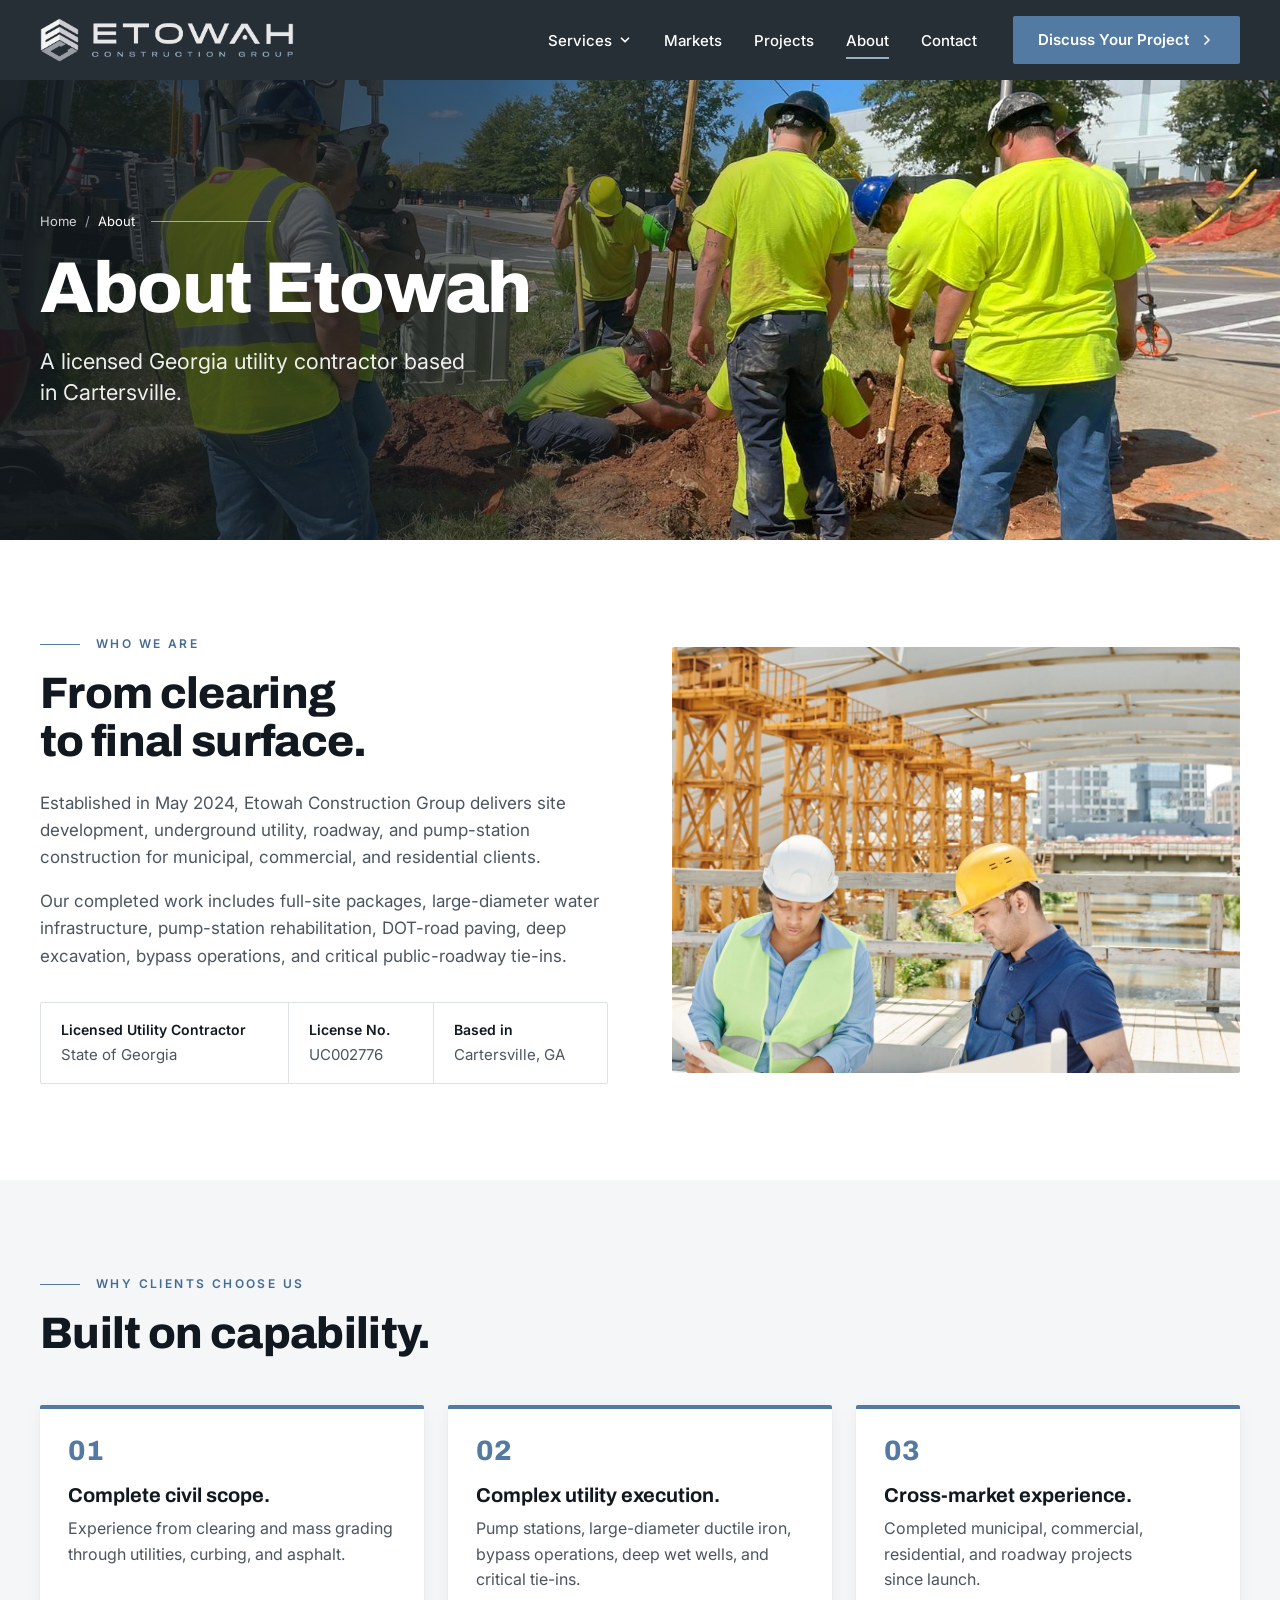
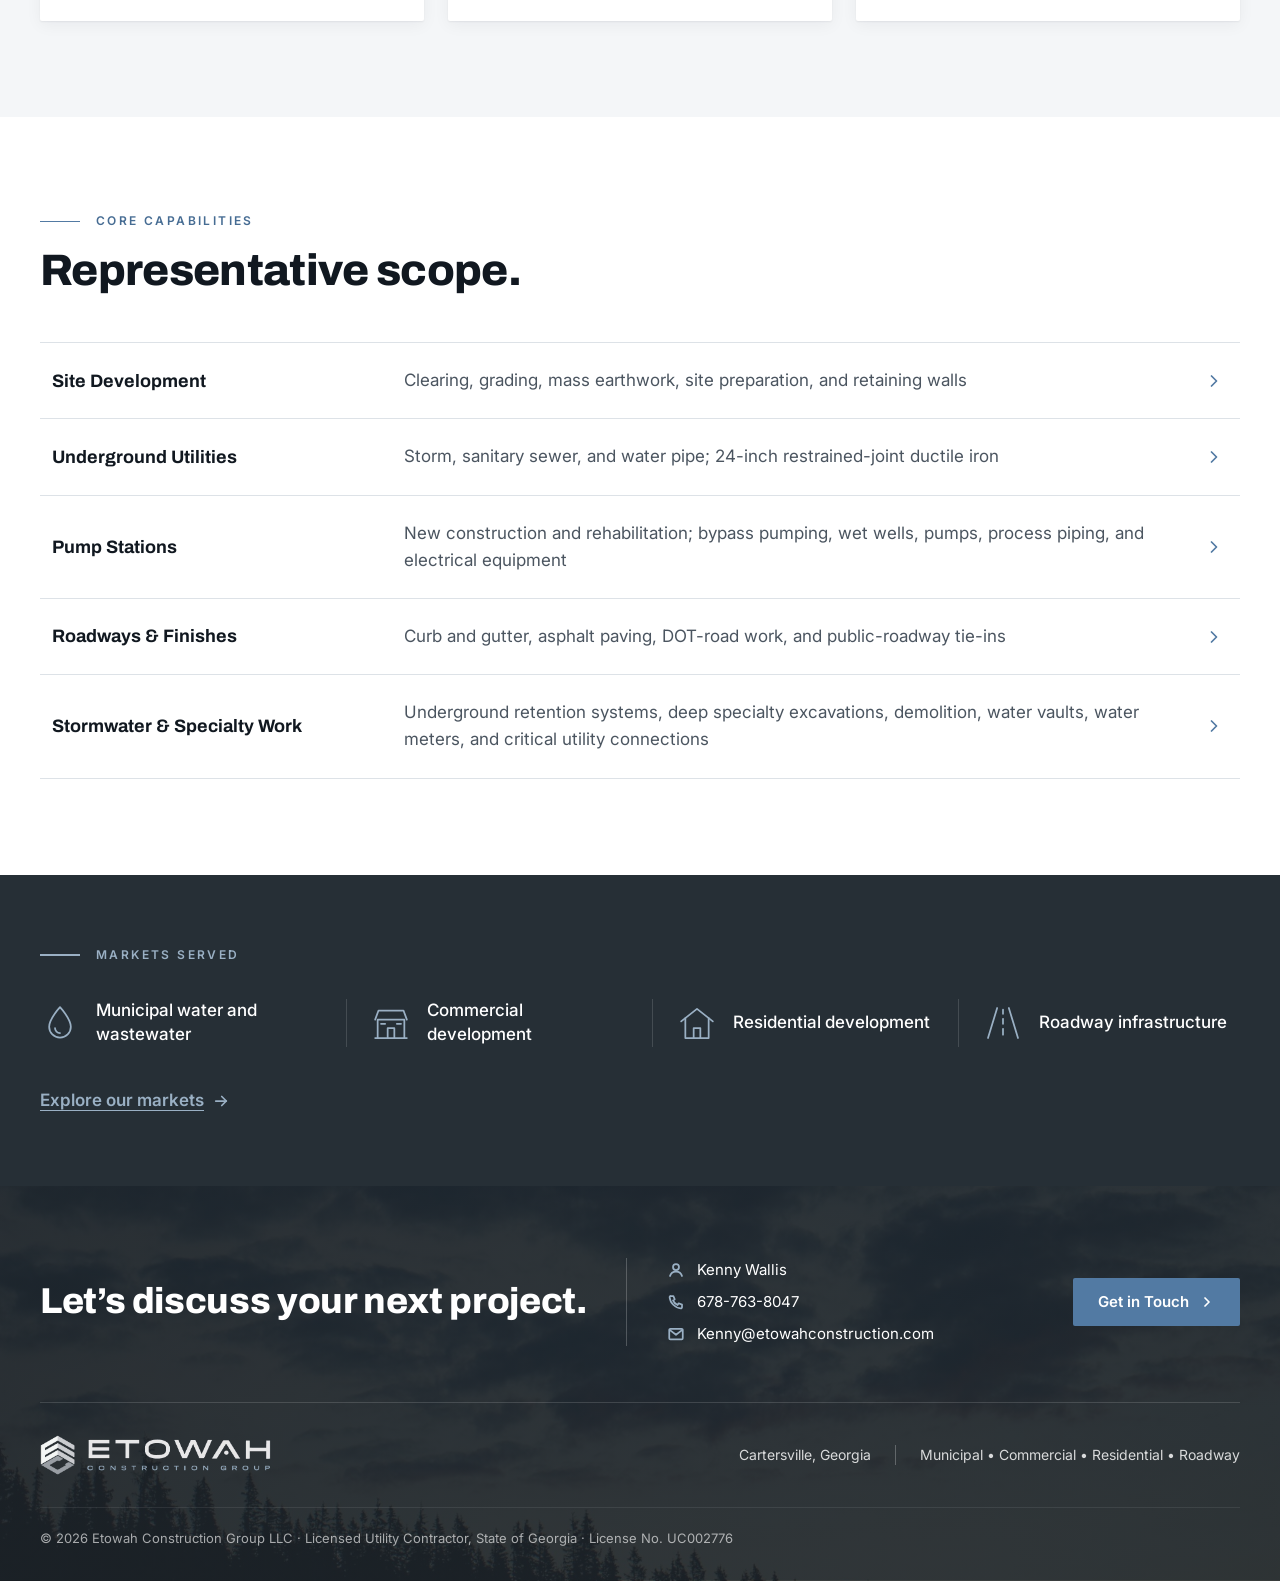
==== about.html @ 34ebee56 "Initial website" ====
<!DOCTYPE html>
<html lang="en" class="no-js">
<head>
  <meta charset="utf-8">
  <meta name="viewport" content="width=device-width, initial-scale=1">
  <title>About | Etowah Construction Group</title>
  <meta name="description" content="Etowah Construction Group is a licensed Georgia utility contractor in Cartersville delivering site development, underground utility, roadway, and pump-station construction.">
  <meta property="og:type" content="website">
  <meta property="og:site_name" content="Etowah Construction Group">
  <meta property="og:title" content="About | Etowah Construction Group">
  <meta property="og:description" content="Etowah Construction Group is a licensed Georgia utility contractor in Cartersville delivering site development, underground utility, roadway, and pump-station construction.">
  <meta property="og:image" content="assets/images/heroes/hero-about.jpg">
  <meta name="theme-color" content="#262F36">
  <link rel="icon" type="image/png" href="assets/images/logo/logo-icon.png">
  <link rel="apple-touch-icon" href="assets/images/logo/logo-icon.png">
  <link rel="preconnect" href="https://fonts.googleapis.com">
  <link rel="preconnect" href="https://fonts.gstatic.com" crossorigin>
  <link rel="stylesheet" href="https://fonts.googleapis.com/css2?family=Archivo:wght@700;800&family=Inter:wght@400;500;600&display=swap">
  <link rel="stylesheet" href="assets/css/style.css">
  <script src="assets/js/main.js" defer></script>
</head>
<body>
  <a class="skip-link" href="#main">Skip to content</a>

  <header class="site-header">
    <div class="container header-inner">
      <a class="brand" href="index.html">
        <img src="assets/images/logo/logo-horizontal.png" alt="Etowah Construction Group" width="739" height="128">
      </a>

      <button class="nav-toggle" type="button" aria-expanded="false" aria-controls="site-nav" aria-label="Open menu">
        <svg class="icon icon-menu" viewBox="0 0 24 24" fill="none" stroke="currentColor" stroke-width="1.75" stroke-linecap="round" stroke-linejoin="round" aria-hidden="true" focusable="false"><path d="M4 7h16"/><path d="M4 12h16"/><path d="M4 17h16"/></svg>
        <svg class="icon icon-close" viewBox="0 0 24 24" fill="none" stroke="currentColor" stroke-width="1.75" stroke-linecap="round" stroke-linejoin="round" aria-hidden="true" focusable="false"><path d="M6 6l12 12"/><path d="M18 6L6 18"/></svg>
      </button>

      <nav class="site-nav" id="site-nav" aria-label="Main">
        <ul class="nav-list">
          <li class="nav-item has-dropdown">
            <button class="nav-link dropdown-toggle" type="button" aria-expanded="false" aria-controls="services-menu">
              <span class="nav-label">Services</span>
              <svg class="icon" viewBox="0 0 24 24" fill="none" stroke="currentColor" stroke-width="1.75" stroke-linecap="round" stroke-linejoin="round" aria-hidden="true" focusable="false"><path d="M6 9l6 6 6-6"/></svg>
            </button>
            <ul class="dropdown" id="services-menu">
            <li><a href="site-development.html">Site Development</a></li>
            <li><a href="underground-utilities.html">Underground Utilities</a></li>
            <li><a href="pump-stations.html">Pump Stations</a></li>
            <li><a href="roadways-stormwater.html">Roadways &amp; Stormwater</a></li>
            </ul>
          </li>
          <li class="nav-item"><a class="nav-link" href="markets.html"><span class="nav-label">Markets</span></a></li>
          <li class="nav-item"><a class="nav-link" href="projects.html"><span class="nav-label">Projects</span></a></li>
          <li class="nav-item"><a class="nav-link" href="about.html" aria-current="page"><span class="nav-label">About</span></a></li>
          <li class="nav-item"><a class="nav-link" href="contact.html"><span class="nav-label">Contact</span></a></li>
        </ul>
        <a class="btn btn-primary nav-cta" href="contact.html">Discuss Your Project <svg class="icon" viewBox="0 0 24 24" fill="none" stroke="currentColor" stroke-width="1.75" stroke-linecap="round" stroke-linejoin="round" aria-hidden="true" focusable="false"><path d="M9 6l6 6-6 6"/></svg></a>
      </nav>
    </div>
  </header>

  <main id="main" tabindex="-1">
    <section class="hero">
      <img class="hero-media" src="assets/images/heroes/hero-about.jpg" alt="Utility crew in high-visibility shirts working together at a roadside excavation" width="1690" height="950" fetchpriority="high" decoding="async">
      <div class="container hero-content">
        <div class="hero-inner">
          <nav class="breadcrumb" aria-label="Breadcrumb"><ol><li><a href="index.html">Home</a></li><li aria-current="page">About</li></ol></nav>
          <h1>About Etowah</h1>
          <p class="hero-sub">A licensed Georgia utility contractor based in Cartersville.</p>
        </div>
      </div>
    </section>

    <section class="section" aria-labelledby="who-title">
      <div class="container split">
        <div class="split-text reveal">
          <p class="eyebrow">WHO WE ARE</p>
          <h2 id="who-title">From clearing to final surface.</h2>
          <p>Established in May 2024, Etowah Construction Group delivers site development, underground utility, roadway, and pump-station construction for municipal, commercial, and residential clients.</p>
          <p>Our completed work includes full-site packages, large-diameter water infrastructure, pump-station rehabilitation, DOT-road paving, deep excavation, bypass operations, and critical public-roadway tie-ins.</p>
          <dl class="credentials">
            <div><dt>Licensed Utility Contractor</dt><dd>State of Georgia</dd></div>
            <div><dt>License No.</dt><dd>UC002776</dd></div>
            <div><dt>Based in</dt><dd>Cartersville, GA</dd></div>
          </dl>
        </div>
        <div class="split-media reveal"><img src="assets/images/sections/about-team.jpg" alt="Two site supervisors in hard hats reviewing plans on a jobsite" width="1200" height="900" loading="lazy" decoding="async"></div>
      </div>
    </section>

    <section class="section section--alt" aria-labelledby="why-title">
      <div class="container">
        <div class="section-head reveal">
          <p class="eyebrow">WHY CLIENTS CHOOSE US</p>
          <h2 id="why-title">Built on capability.</h2>
        </div>
        <div class="card-grid card-grid--3" data-stagger>
          <div class="cap-card">
            <span class="why-num">01</span>
            <h3>Complete civil scope.</h3>
            <p>Experience from clearing and mass grading through utilities, curbing, and asphalt.</p>
          </div>
          <div class="cap-card">
            <span class="why-num">02</span>
            <h3>Complex utility execution.</h3>
            <p>Pump stations, large-diameter ductile iron, bypass operations, deep wet wells, and critical tie-ins.</p>
          </div>
          <div class="cap-card">
            <span class="why-num">03</span>
            <h3>Cross-market experience.</h3>
            <p>Completed municipal, commercial, residential, and roadway projects since launch.</p>
          </div>
        </div>
      </div>
    </section>

    <section class="section" aria-labelledby="core-title">
      <div class="container">
        <div class="section-head reveal">
          <p class="eyebrow">CORE CAPABILITIES</p>
          <h2 id="core-title">Representative scope.</h2>
        </div>
        <ul class="spec-list reveal">
          <li>
            <a class="spec-row" href="site-development.html">
              <h3 class="spec-name">Site Development</h3>
              <span class="spec-scope">Clearing, grading, mass earthwork, site preparation, and retaining walls</span>
              <svg class="icon" viewBox="0 0 24 24" fill="none" stroke="currentColor" stroke-width="1.75" stroke-linecap="round" stroke-linejoin="round" aria-hidden="true" focusable="false"><path d="M9 6l6 6-6 6"/></svg>
            </a>
          </li>
          <li>
            <a class="spec-row" href="underground-utilities.html">
              <h3 class="spec-name">Underground Utilities</h3>
              <span class="spec-scope">Storm, sanitary sewer, and water pipe; 24-inch restrained-joint ductile iron</span>
              <svg class="icon" viewBox="0 0 24 24" fill="none" stroke="currentColor" stroke-width="1.75" stroke-linecap="round" stroke-linejoin="round" aria-hidden="true" focusable="false"><path d="M9 6l6 6-6 6"/></svg>
            </a>
          </li>
          <li>
            <a class="spec-row" href="pump-stations.html">
              <h3 class="spec-name">Pump Stations</h3>
              <span class="spec-scope">New construction and rehabilitation; bypass pumping, wet wells, pumps, process piping, and electrical equipment</span>
              <svg class="icon" viewBox="0 0 24 24" fill="none" stroke="currentColor" stroke-width="1.75" stroke-linecap="round" stroke-linejoin="round" aria-hidden="true" focusable="false"><path d="M9 6l6 6-6 6"/></svg>
            </a>
          </li>
          <li>
            <a class="spec-row" href="roadways-stormwater.html">
              <h3 class="spec-name">Roadways &amp; Finishes</h3>
              <span class="spec-scope">Curb and gutter, asphalt paving, DOT-road work, and public-roadway tie-ins</span>
              <svg class="icon" viewBox="0 0 24 24" fill="none" stroke="currentColor" stroke-width="1.75" stroke-linecap="round" stroke-linejoin="round" aria-hidden="true" focusable="false"><path d="M9 6l6 6-6 6"/></svg>
            </a>
          </li>
          <li>
            <a class="spec-row" href="roadways-stormwater.html">
              <h3 class="spec-name">Stormwater &amp; Specialty Work</h3>
              <span class="spec-scope">Underground retention systems, deep specialty excavations, demolition, water vaults, water meters, and critical utility connections</span>
              <svg class="icon" viewBox="0 0 24 24" fill="none" stroke="currentColor" stroke-width="1.75" stroke-linecap="round" stroke-linejoin="round" aria-hidden="true" focusable="false"><path d="M9 6l6 6-6 6"/></svg>
            </a>
          </li>
        </ul>
      </div>
    </section>

    <section class="markets on-dark" aria-labelledby="markets-title">
      <div class="container">
        <h2 class="eyebrow eyebrow--dark" id="markets-title">MARKETS SERVED</h2>
        <ul class="markets-list" data-stagger>
          <li><a class="market-link" href="markets.html#municipal"><svg class="icon" viewBox="0 0 48 48" fill="none" stroke="currentColor" stroke-width="1.75" stroke-linecap="round" stroke-linejoin="round" aria-hidden="true" focusable="false"><path d="M24 5S11 19 11 28.5a13 13 0 0 0 26 0C37 19 24 5 24 5z"/><path d="M18 30a6 6 0 0 0 6 6"/></svg><span>Municipal water and wastewater</span></a></li>
          <li><a class="market-link" href="markets.html#commercial"><svg class="icon" viewBox="0 0 48 48" fill="none" stroke="currentColor" stroke-width="1.75" stroke-linecap="round" stroke-linejoin="round" aria-hidden="true" focusable="false"><path d="M5 42h38"/><path d="M8 42V20h32v22"/><path d="M5 20l4-11h30l4 11"/><path d="M20 42V30h8v12"/><path d="M12 25h5"/><path d="M31 25h5"/></svg><span>Commercial development</span></a></li>
          <li><a class="market-link" href="markets.html#residential"><svg class="icon" viewBox="0 0 48 48" fill="none" stroke="currentColor" stroke-width="1.75" stroke-linecap="round" stroke-linejoin="round" aria-hidden="true" focusable="false"><path d="M5 22L24 7l19 15"/><path d="M10 18v24h28V18"/><path d="M20 42V30h8v12"/></svg><span>Residential development</span></a></li>
          <li><a class="market-link" href="markets.html#roadway"><svg class="icon" viewBox="0 0 48 48" fill="none" stroke="currentColor" stroke-width="1.75" stroke-linecap="round" stroke-linejoin="round" aria-hidden="true" focusable="false"><path d="M17 6L6 42"/><path d="M31 6l11 36"/><path d="M24 8v5"/><path d="M24 19v6"/><path d="M24 31v7"/></svg><span>Roadway infrastructure</span></a></li>
        </ul>
        <p class="markets-more"><a class="text-link text-link--light" href="markets.html">Explore our markets <svg class="icon" viewBox="0 0 24 24" fill="none" stroke="currentColor" stroke-width="1.75" stroke-linecap="round" stroke-linejoin="round" aria-hidden="true" focusable="false"><path d="M5 12h14"/><path d="M13 6l6 6-6 6"/></svg></a></p>
      </div>
    </section>
  </main>

  <footer class="site-footer">
    <div class="container">
      <div class="cta-row">
        <h2 class="cta-title">Let’s discuss your next project.</h2>
        <span class="cta-divider" aria-hidden="true"></span>
        <ul class="cta-contact">
          <li><svg class="icon" viewBox="0 0 24 24" fill="none" stroke="currentColor" stroke-width="1.75" stroke-linecap="round" stroke-linejoin="round" aria-hidden="true" focusable="false"><circle cx="12" cy="8" r="4"/><path d="M4 20c1-4 4-6 8-6s7 2 8 6"/></svg><span>Kenny Wallis</span></li>
          <li><svg class="icon" viewBox="0 0 24 24" fill="none" stroke="currentColor" stroke-width="1.75" stroke-linecap="round" stroke-linejoin="round" aria-hidden="true" focusable="false"><path d="M5 4h3.5l1.8 4.5-2.3 1.4a11 11 0 0 0 6.1 6.1l1.4-2.3L20 15.5V19a1.5 1.5 0 0 1-1.6 1.5C10.9 20 4 13.1 3.5 5.6A1.5 1.5 0 0 1 5 4z"/></svg><a href="tel:+16787638047">678-763-8047</a></li>
          <li><svg class="icon" viewBox="0 0 24 24" fill="none" stroke="currentColor" stroke-width="1.75" stroke-linecap="round" stroke-linejoin="round" aria-hidden="true" focusable="false"><rect x="3" y="5" width="18" height="14" rx="1.5"/><path d="M3.5 6.5L12 13l8.5-6.5"/></svg><a href="mailto:Kenny@etowahconstruction.com">Kenny@etowahconstruction.com</a></li>
        </ul>
        <a class="btn btn-primary" href="contact.html">Get in Touch <svg class="icon" viewBox="0 0 24 24" fill="none" stroke="currentColor" stroke-width="1.75" stroke-linecap="round" stroke-linejoin="round" aria-hidden="true" focusable="false"><path d="M9 6l6 6-6 6"/></svg></a>
      </div>

      <div class="footer-row">
        <a class="footer-brand" href="index.html">
          <img src="assets/images/logo/logo-horizontal.png" alt="Etowah Construction Group" width="739" height="128" loading="lazy" decoding="async">
        </a>
        <p class="footer-meta">
          <span>Cartersville, Georgia</span>
          <span class="footer-sep" aria-hidden="true"></span>
          <span>Municipal • Commercial • Residential • Roadway</span>
        </p>
      </div>

      <p class="footer-legal">© 2026 Etowah Construction Group LLC · Licensed Utility Contractor, State of Georgia · License No. UC002776</p>
    </div>
  </footer>
</body>
</html>
---- assets/css/style.css ----
/* ==========================================================================
   Etowah Construction Group — shared stylesheet
   ========================================================================== */

:root {
  --dark-900: #1E252B;  /* footer */
  --dark-800: #262F36;  /* header, stats bar, dark panels, contact card */
  --dark-700: #2F383F;  /* logo background tone, hovers on dark */
  --steel-600: #527AA3; /* primary buttons, eyebrow lines, card top borders */
  --steel-700: #466C93; /* button hover; small steel text on light backgrounds (AA) */
  --steel-300: #9AB0C4; /* accent text and icons on dark backgrounds */
  --ink: #111820;       /* headings */
  --body: #4B5560;      /* body text */
  --muted: #6B7580;     /* small meta text */
  --line: #DDE2E7;      /* borders, dividers */
  --bg-alt: #F4F6F8;    /* alternating light section background */
  --white: #FFFFFF;

  --on-dark: rgba(255, 255, 255, 0.82);
  --on-dark-soft: #C5CED7;
  --field-border: #8A949E;
  --error: #B42318;

  --font-head: "Archivo", "Helvetica Neue", Arial, sans-serif;
  --font-body: "Inter", system-ui, -apple-system, "Segoe UI", Roboto, Arial, sans-serif;

  --container: 1200px;
  --gutter: 24px;
  --section-y: 96px;
  --header-h: 80px;
  --radius: 2px;
  --shadow: 0 1px 2px rgba(17, 24, 32, .06), 0 4px 16px rgba(17, 24, 32, .05);
  --shadow-lg: 0 2px 4px rgba(17, 24, 32, .06), 0 14px 32px rgba(17, 24, 32, .10);
}

@media (max-width: 959.98px) {
  :root { --header-h: 64px; }
}
@media (max-width: 767.98px) {
  :root { --section-y: 64px; }
}
@media (max-width: 639.98px) {
  :root { --gutter: 16px; }
}

/* Base
   ========================================================================== */

*,
*::before,
*::after { box-sizing: border-box; }

html {
  -webkit-text-size-adjust: 100%;
  scroll-behavior: smooth;
}

body {
  margin: 0;
  overflow-x: clip;
  background: var(--white);
  color: var(--body);
  font-family: var(--font-body);
  font-size: 1.0625rem;
  line-height: 1.6;
  -webkit-font-smoothing: antialiased;
  -moz-osx-font-smoothing: grayscale;
}

body.menu-open { overflow: hidden; }

img,
svg { display: block; max-width: 100%; }
img { height: auto; }

h1, h2, h3 {
  margin: 0;
  color: var(--ink);
  font-family: var(--font-head);
  text-wrap: balance;
}

h2 {
  font-size: clamp(2rem, 3.6vw, 2.75rem);
  font-weight: 800;
  line-height: 1.1;
  letter-spacing: -0.015em;
}

h3 {
  font-size: 1.25rem;
  font-weight: 700;
  line-height: 1.25;
}

p {
  margin: 0 0 1em;
  text-wrap: pretty;
}

a { color: inherit; }

button,
input,
select,
textarea { font: inherit; }

:focus-visible {
  outline: 2px solid var(--steel-600);
  outline-offset: 3px;
}

.site-header :focus-visible,
.site-footer :focus-visible,
.hero :focus-visible,
.on-dark :focus-visible {
  outline-color: var(--steel-300);
}

.icon {
  flex: none;
  width: 24px;
  height: 24px;
}
.icon * { vector-effect: non-scaling-stroke; }

.visually-hidden {
  position: absolute !important;
  width: 1px;
  height: 1px;
  margin: -1px;
  padding: 0;
  overflow: hidden;
  clip: rect(0 0 0 0);
  white-space: nowrap;
  border: 0;
}

.skip-link {
  position: absolute;
  top: 8px;
  left: 8px;
  z-index: 200;
  padding: 12px 18px;
  background: var(--white);
  color: var(--ink);
  font-weight: 600;
  text-decoration: none;
  border-radius: var(--radius);
  transform: translateY(-160%);
  transition: transform .2s ease;
}
.skip-link:focus { transform: none; }

main:focus { outline: none; }

/* Layout
   ========================================================================== */

.container {
  width: min(100% - 2 * var(--gutter), var(--container));
  margin-inline: auto;
}

.section { padding-block: var(--section-y); }
.section--alt { background: var(--bg-alt); }

.section-head { margin-bottom: 48px; }

/* Eyebrow + meta
   ========================================================================== */

.eyebrow {
  display: flex;
  align-items: center;
  gap: 16px;
  margin: 0 0 16px;
  color: var(--steel-700);
  font-family: var(--font-body);
  font-size: 0.75rem;
  font-weight: 600;
  line-height: 1.4;
  letter-spacing: 0.2em;
  text-transform: uppercase;
}
.eyebrow::before {
  content: "";
  flex: none;
  width: 40px;
  height: 1.5px;
  background: var(--steel-600);
}
.eyebrow--dark { color: var(--steel-300); }
.eyebrow--dark::before { background: var(--steel-300); }

.meta {
  margin: 0 0 8px;
  color: var(--steel-700);
  font-size: 0.75rem;
  font-weight: 600;
  line-height: 1.4;
  letter-spacing: 0.16em;
  text-transform: uppercase;
}

/* Buttons + links
   ========================================================================== */

.btn {
  display: inline-flex;
  align-items: center;
  justify-content: center;
  gap: 10px;
  padding: 14px 24px;
  border: 1.5px solid transparent;
  border-radius: var(--radius);
  font-family: var(--font-body);
  font-size: 0.9375rem;
  font-weight: 600;
  line-height: 1.2;
  text-decoration: none;
  white-space: nowrap;
  cursor: pointer;
  transition: background-color .2s ease, color .2s ease, border-color .2s ease;
}
.btn .icon {
  width: 16px;
  height: 16px;
  transition: transform .2s ease;
}
.btn:hover .icon { transform: translateX(3px); }

.btn-primary {
  background: var(--steel-600);
  color: var(--white);
}
.btn-primary:hover { background: var(--steel-700); }

.btn-secondary {
  background: transparent;
  border-color: var(--white);
  color: var(--white);
}
.btn-secondary:hover {
  background: var(--white);
  color: var(--ink);
}

.text-link {
  display: inline-flex;
  align-items: center;
  gap: 8px;
  color: var(--steel-700);
  font-weight: 600;
  text-decoration: underline;
  text-decoration-thickness: 1px;
  text-underline-offset: 4px;
}
.text-link .icon {
  width: 18px;
  height: 18px;
  transition: transform .2s ease;
}
.text-link:hover { color: var(--ink); }
.text-link:hover .icon { transform: translateX(3px); }

/* Header
   ========================================================================== */

.site-header {
  position: sticky;
  top: 0;
  z-index: 100;
  background: var(--dark-800);
  transition: box-shadow .25s ease;
}
.site-header.is-scrolled { box-shadow: 0 2px 16px rgba(0, 0, 0, .28); }

.header-inner {
  display: flex;
  align-items: center;
  justify-content: space-between;
  gap: 24px;
  height: var(--header-h);
}

.brand { flex: none; }
.brand img {
  width: auto;
  height: 44px;
}

.nav-toggle { display: none; }

.site-nav {
  display: flex;
  align-items: center;
  gap: 36px;
}

.nav-list {
  display: flex;
  align-items: center;
  gap: 32px;
  margin: 0;
  padding: 0;
  list-style: none;
}

.nav-link {
  display: inline-flex;
  align-items: center;
  gap: 6px;
  padding: 8px 0;
  background: none;
  border: 0;
  color: var(--white);
  font-size: 0.9375rem;
  font-weight: 500;
  line-height: 1.4;
  text-decoration: none;
  white-space: nowrap;
  cursor: pointer;
}

.nav-label { position: relative; }
.nav-label::after {
  content: "";
  position: absolute;
  left: 0;
  right: 0;
  bottom: -8px;
  height: 2px;
  background: var(--steel-300);
  transform: scaleX(0);
  transform-origin: left;
  transition: transform .2s ease;
}
.nav-link:hover .nav-label::after,
.nav-link[aria-current="page"] .nav-label::after,
.nav-link.is-active .nav-label::after { transform: scaleX(1); }

.dropdown-toggle .icon {
  width: 14px;
  height: 14px;
  transition: transform .2s ease;
}
.has-dropdown.is-open .dropdown-toggle .icon { transform: rotate(180deg); }

.has-dropdown { position: relative; }

.dropdown {
  position: absolute;
  top: calc(100% + 22px);
  left: -24px;
  min-width: 270px;
  margin: 0;
  padding: 8px 0;
  list-style: none;
  background: var(--dark-800);
  border: 1px solid rgba(255, 255, 255, .08);
  border-top: 2px solid var(--steel-600);
  border-radius: 0 0 var(--radius) var(--radius);
  box-shadow: 0 16px 32px rgba(0, 0, 0, .3);
  opacity: 0;
  visibility: hidden;
  transform: translateY(6px);
  transition: opacity .18s ease, transform .18s ease, visibility 0s linear .18s;
}
/* Bridges the gap between the button and the panel so hover is not lost. */
.dropdown::before {
  content: "";
  position: absolute;
  left: 0;
  right: 0;
  top: -26px;
  height: 26px;
}
.has-dropdown.is-open .dropdown,
.no-js .has-dropdown:hover .dropdown,
.no-js .has-dropdown:focus-within .dropdown {
  opacity: 1;
  visibility: visible;
  transform: none;
  transition: opacity .18s ease, transform .18s ease;
}

.dropdown a {
  display: block;
  padding: 12px 24px;
  color: var(--white);
  font-size: 0.9375rem;
  text-decoration: none;
  border-left: 2px solid transparent;
  transition: background-color .15s ease, color .15s ease;
}
.dropdown a:hover { background: var(--dark-700); }
.dropdown a[aria-current="page"] {
  color: var(--steel-300);
  border-left-color: var(--steel-300);
}

@media (max-width: 1079.98px) {
  .brand img { height: 40px; }
  .site-nav { gap: 20px; }
  .nav-list { gap: 18px; }
}

@media (max-width: 959.98px) {
  .brand img { height: 36px; }

  .nav-toggle {
    display: inline-flex;
    align-items: center;
    justify-content: center;
    width: 44px;
    height: 44px;
    margin-right: -10px;
    padding: 0;
    background: none;
    border: 0;
    color: var(--white);
    cursor: pointer;
  }
  .nav-toggle .icon { width: 26px; height: 26px; }
  .nav-toggle .icon-close { display: none; }
  .nav-toggle[aria-expanded="true"] .icon-menu { display: none; }
  .nav-toggle[aria-expanded="true"] .icon-close { display: block; }

  .site-nav {
    position: fixed;
    top: var(--header-h);
    right: 0;
    bottom: 0;
    left: 0;
    flex-direction: column;
    align-items: stretch;
    justify-content: space-between;
    gap: 32px;
    padding: 8px var(--gutter) 32px;
    overflow-y: auto;
    background: var(--dark-800);
    border-top: 1px solid rgba(255, 255, 255, .1);
    opacity: 0;
    visibility: hidden;
    transform: translateY(-8px);
    transition: opacity .2s ease, transform .2s ease, visibility 0s linear .2s;
  }
  .site-header.menu-is-open .site-nav {
    opacity: 1;
    visibility: visible;
    transform: none;
    transition: opacity .2s ease, transform .2s ease;
  }

  .nav-list {
    flex-direction: column;
    align-items: stretch;
    gap: 0;
  }
  .nav-item { border-bottom: 1px solid rgba(255, 255, 255, .12); }

  .nav-link {
    justify-content: space-between;
    width: 100%;
    padding: 18px 0;
    font-size: 1.125rem;
  }
  .nav-link:hover .nav-label::after { transform: scaleX(0); }
  .nav-link[aria-current="page"] .nav-label::after,
  .nav-link.is-active .nav-label::after { transform: scaleX(1); }
  .nav-label::after { bottom: -6px; }

  .dropdown-toggle .icon { width: 18px; height: 18px; }

  .dropdown {
    position: static;
    display: none;
    min-width: 0;
    padding: 0 0 12px;
    background: transparent;
    border: 0;
    box-shadow: none;
    opacity: 1;
    visibility: visible;
    transform: none;
    transition: none;
  }
  .dropdown::before { display: none; }
  .has-dropdown.is-open .dropdown { display: block; }
  .dropdown a {
    padding: 12px 16px;
    color: var(--on-dark);
    font-size: 1rem;
  }

  .nav-cta { width: 100%; }
}

/* Hero
   ========================================================================== */

.hero {
  position: relative;
  isolation: isolate;
  display: flex;
  align-items: center;
  min-height: 460px;
  overflow: hidden;
  background: var(--dark-800);
  color: var(--white);
}
.hero--home { min-height: 620px; }
.hero--short { min-height: 380px; }

.hero-media {
  position: absolute;
  inset: 0;
  z-index: -2;
  width: 100%;
  height: 100%;
  object-fit: cover;
}

.hero::before {
  content: "";
  position: absolute;
  inset: 0;
  z-index: -1;
  background: linear-gradient(90deg, rgba(20, 26, 31, .85) 0%, rgba(20, 26, 31, .62) 38%, rgba(20, 26, 31, 0) 65%);
}

.hero-content {
  padding-block: 72px;
}
.hero-inner { max-width: 660px; }

.hero h1 {
  color: var(--white);
  font-size: clamp(2.75rem, 6vw, 4.5rem);
  font-weight: 800;
  line-height: 1.02;
  letter-spacing: -0.02em;
}

.hero-eyebrow {
  display: flex;
  align-items: center;
  gap: 16px;
  margin: 0 0 20px;
  color: var(--white);
  font-size: 0.75rem;
  font-weight: 600;
  letter-spacing: 0.2em;
  text-transform: uppercase;
}
.hero-eyebrow::after {
  content: "";
  flex: none;
  width: 92px;
  height: 1.5px;
  background: var(--steel-300);
}

.hero-sub {
  max-width: 34rem;
  margin: 20px 0 0;
  color: rgba(255, 255, 255, .92);
  font-size: clamp(1.25rem, 1.7vw, 1.375rem);
  line-height: 1.45;
}

.hero-actions {
  display: flex;
  flex-wrap: wrap;
  gap: 16px;
  margin-top: 32px;
}

.breadcrumb ol {
  display: flex;
  flex-wrap: wrap;
  align-items: center;
  gap: 8px;
  margin: 0 0 20px;
  padding: 0;
  list-style: none;
  color: var(--white);
  font-size: 0.8125rem;
}
.breadcrumb li + li::before {
  content: "/";
  margin-right: 8px;
  color: rgba(255, 255, 255, .6);
}
.breadcrumb ol::after {
  content: "";
  width: 120px;
  height: 1px;
  margin-left: 8px;
  background: rgba(255, 255, 255, .55);
}
.breadcrumb a {
  color: rgba(255, 255, 255, .8);
  text-decoration: none;
}
.breadcrumb a:hover {
  color: var(--white);
  text-decoration: underline;
}

@media (max-width: 767.98px) {
  .hero,
  .hero--home { min-height: 520px; }
  .hero--short { min-height: 340px; }
  .hero::before {
    background: linear-gradient(90deg, rgba(20, 26, 31, .86) 0%, rgba(20, 26, 31, .62) 100%);
  }
  .hero-content { padding-block: 56px; }
}

/* Stats bar
   ========================================================================== */

.stats {
  background: var(--dark-800);
  color: var(--white);
}

.stats-list {
  display: grid;
  grid-template-columns: repeat(4, 1fr);
  margin: 0;
  padding: 0;
  list-style: none;
}

.stat {
  position: relative;
  display: flex;
  align-items: center;
  justify-content: center;
  gap: 18px;
  padding: 30px 20px;
}
.stat + .stat::before {
  content: "";
  position: absolute;
  top: 26px;
  bottom: 26px;
  left: 0;
  width: 1px;
  background: rgba(255, 255, 255, .16);
}
.stat .icon {
  width: 40px;
  height: 40px;
  color: var(--steel-300);
}
.stat-label {
  display: block;
  color: var(--on-dark-soft);
  font-size: 0.8125rem;
  line-height: 1.4;
}
.stat-value {
  display: block;
  color: var(--white);
  font-family: var(--font-head);
  font-size: 1.375rem;
  font-weight: 700;
  line-height: 1.25;
}

@media (max-width: 959.98px) {
  .stats-list { grid-template-columns: repeat(2, 1fr); }
  .stat { justify-content: flex-start; padding: 24px 20px; }
  .stat + .stat::before { display: none; }
  .stat:nth-child(2n)::before {
    content: "";
    display: block;
    position: absolute;
    top: 20px;
    bottom: 20px;
    left: 0;
    width: 1px;
    background: rgba(255, 255, 255, .16);
  }
  .stat:nth-child(n + 3) { border-top: 1px solid rgba(255, 255, 255, .12); }
}

@media (max-width: 559.98px) {
  .stats-list { grid-template-columns: 1fr; }
  .stat { padding: 20px 0; }
  .stat:nth-child(2n)::before { display: none; }
  .stat + .stat { border-top: 1px solid rgba(255, 255, 255, .12); }
}

/* Cards
   ========================================================================== */

.card-grid {
  display: grid;
  grid-template-columns: repeat(4, 1fr);
  gap: 24px;
}
.card-grid--3 { grid-template-columns: repeat(3, 1fr); }

.cap-card {
  display: flex;
  flex-direction: column;
  padding: 28px;
  background: var(--white);
  border-top: 4px solid var(--steel-600);
  border-radius: var(--radius);
  box-shadow: var(--shadow);
  color: inherit;
  text-decoration: none;
  transition: transform .25s ease, box-shadow .25s ease;
}
a.cap-card:hover {
  transform: translateY(-4px);
  box-shadow: var(--shadow-lg);
}
.cap-card .icon {
  width: 48px;
  height: 48px;
  margin-bottom: 20px;
  color: var(--ink);
}
.cap-card h3 { margin-bottom: 8px; }
.cap-card p {
  margin: 0;
  font-size: 1rem;
}

.why-num {
  display: block;
  margin-bottom: 18px;
  color: var(--steel-600);
  font-family: var(--font-head);
  font-size: 1.75rem;
  font-weight: 800;
  line-height: 1;
}

@media (max-width: 1023.98px) {
  .card-grid { grid-template-columns: repeat(2, 1fr); }
  .card-grid--3 { grid-template-columns: repeat(3, 1fr); }
  .cap-card { padding: 24px; }
}
@media (max-width: 767.98px) {
  .card-grid--3 { grid-template-columns: 1fr; }
}
@media (max-width: 639.98px) {
  .card-grid { grid-template-columns: 1fr; }
}

/* Projects
   ========================================================================== */

.project-grid {
  display: grid;
  grid-template-columns: repeat(2, 1fr);
  gap: 32px 24px;
}
.project-grid--3 { grid-template-columns: repeat(3, 1fr); }

.project-card {
  display: flex;
  flex-direction: column;
  overflow: hidden;
  background: var(--white);
  border: 1px solid var(--line);
  border-radius: var(--radius);
  color: inherit;
  text-decoration: none;
  scroll-margin-top: 100px;
}
.project-card--plain {
  background: transparent;
  border: 0;
  border-radius: 0;
}

.project-media {
  aspect-ratio: 3 / 2;
  overflow: hidden;
  background: var(--line);
}
.project-card--plain .project-media { border-radius: var(--radius); }
.project-media img {
  width: 100%;
  height: 100%;
  object-fit: cover;
  transition: transform .5s ease;
}
.project-card:hover .project-media img { transform: scale(1.04); }

.project-body {
  display: flex;
  flex: 1;
  flex-direction: column;
  padding: 20px 24px 24px;
}
.project-card--plain .project-body { padding: 18px 0 0; }
.project-card--large .project-body { padding: 28px 32px 32px; }

.project-body h3 { margin-bottom: 8px; }
.project-card--large h3 { font-size: 1.5rem; }
.project-body p:not(.meta) {
  margin: 0;
  font-size: 0.9375rem;
}
.project-card--large .project-body p:not(.meta) { font-size: 1rem; }

.tag {
  display: inline-flex;
  align-items: center;
  align-self: flex-start;
  gap: 6px;
  margin-top: 18px;
  padding: 7px 12px;
  border: 1px solid var(--line);
  border-radius: var(--radius);
  color: var(--steel-700);
  font-size: 0.8125rem;
  font-weight: 600;
  line-height: 1.2;
  text-decoration: none;
  transition: border-color .2s ease, background-color .2s ease;
}
.tag .icon {
  width: 14px;
  height: 14px;
  transition: transform .2s ease;
}
.tag:hover {
  background: var(--bg-alt);
  border-color: var(--steel-600);
}
.tag:hover .icon { transform: translateX(2px); }

.project-banner {
  display: grid;
  grid-template-columns: 65% 1fr;
  margin-top: 32px;
  overflow: hidden;
  background: var(--bg-alt);
  border-radius: var(--radius);
  color: inherit;
  text-decoration: none;
}
.banner-media {
  height: 220px;
  overflow: hidden;
}
.banner-media img {
  width: 100%;
  height: 100%;
  object-fit: cover;
  transition: transform .5s ease;
}
.project-banner:hover .banner-media img { transform: scale(1.04); }
.banner-body {
  display: grid;
  grid-template-columns: 1fr auto;
  align-items: center;
  gap: 16px;
  padding: 28px 36px;
}
.banner-body .meta { margin-bottom: 10px; }
.banner-body h3 { font-size: 1.375rem; }
.banner-body .icon {
  width: 28px;
  height: 28px;
  color: var(--steel-600);
  transition: transform .2s ease;
}
.project-banner:hover .banner-body .icon { transform: translateX(4px); }

@media (max-width: 1023.98px) {
  .project-grid--3 { grid-template-columns: repeat(2, 1fr); }
}
@media (max-width: 767.98px) {
  .project-grid { grid-template-columns: 1fr; }
  .project-banner { grid-template-columns: 1fr; }
  .banner-media {
    height: auto;
    aspect-ratio: 3 / 2;
  }
  .banner-body { padding: 24px; }
  .project-card--large .project-body { padding: 24px; }
}
@media (max-width: 639.98px) {
  .project-grid--3 { grid-template-columns: 1fr; }
}

/* Service page: intro + dark scope panel
   ========================================================================== */

.intro-grid {
  display: grid;
  grid-template-columns: minmax(0, 1fr) minmax(0, 1.08fr);
  align-items: center;
  gap: 64px;
}
.intro-text p:not(.eyebrow) {
  margin: 24px 0 0;
  font-size: 1.125rem;
}

.scope-panel {
  margin: 0;
  padding: 8px 32px;
  list-style: none;
  background: var(--dark-800);
  border-radius: var(--radius);
  color: var(--white);
}
.scope-row {
  display: grid;
  grid-template-columns: 44px minmax(0, 150px) 1px minmax(0, 1fr);
  align-items: center;
  gap: 20px;
  padding: 24px 0;
}
.scope-row + .scope-row { border-top: 1px solid rgba(255, 255, 255, .12); }
.scope-row .icon {
  width: 44px;
  height: 44px;
  color: var(--steel-300);
}
.scope-row h3 {
  color: var(--white);
  font-family: var(--font-body);
  font-size: 1rem;
  font-weight: 600;
  line-height: 1.3;
}
.scope-row .vline {
  width: 1px;
  height: 36px;
  background: rgba(255, 255, 255, .22);
}
.scope-row p {
  margin: 0;
  color: var(--on-dark-soft);
  font-size: 0.875rem;
  line-height: 1.5;
}

@media (max-width: 959.98px) {
  .intro-grid {
    grid-template-columns: 1fr;
    gap: 40px;
  }
}
@media (max-width: 639.98px) {
  .scope-panel { padding: 4px 20px; }
  .scope-row {
    grid-template-columns: 40px minmax(0, 1fr);
    align-items: start;
    gap: 4px 16px;
    padding: 20px 0;
  }
  .scope-row .icon {
    grid-row: span 2;
    width: 40px;
    height: 40px;
  }
  .scope-row .vline { display: none; }
  .scope-row p { grid-column: 2; }
}

/* Service page: proof
   ========================================================================== */

.proof {
  display: grid;
  grid-template-columns: 55% 1fr;
  background: var(--white);
}
.proof-media {
  position: relative;
  min-height: 480px;
}
.proof-media img {
  position: absolute;
  inset: 0;
  width: 100%;
  height: 100%;
  object-fit: cover;
}
.proof-content {
  align-self: center;
  padding: var(--section-y) max(var(--gutter), calc(50vw - 600px)) var(--section-y) 64px;
}
.proof-content h2 { max-width: 16ch; }

.checklist {
  display: grid;
  gap: 14px;
  margin: 28px 0;
  padding: 0;
  list-style: none;
}
.checklist li {
  display: flex;
  align-items: center;
  gap: 14px;
  color: var(--ink);
}
.check-badge {
  display: grid;
  flex: none;
  place-items: center;
  width: 26px;
  height: 26px;
  border-radius: 50%;
  background: var(--steel-600);
  color: var(--white);
}
.check-badge .icon {
  width: 14px;
  height: 14px;
}

.proof-divider {
  height: 1px;
  margin: 0 0 20px;
  background: var(--line);
  border: 0;
}
.proof-content p:not(.eyebrow) { margin: 0 0 20px; }

@media (max-width: 959.98px) {
  .proof { grid-template-columns: 1fr; }
  .proof-media {
    min-height: 0;
    aspect-ratio: 16 / 10;
  }
  .proof-content { padding: 56px var(--gutter) var(--section-y); }
}

/* About
   ========================================================================== */

.split {
  display: grid;
  grid-template-columns: minmax(0, 1fr) minmax(0, 1fr);
  align-items: center;
  gap: 64px;
}
.split-text p:last-of-type { margin-bottom: 0; }
.split-text h2 { margin-bottom: 24px; }
.split-media img {
  width: 100%;
  aspect-ratio: 4 / 3;
  object-fit: cover;
  border-radius: var(--radius);
}

.credentials {
  display: grid;
  grid-template-columns: repeat(3, auto);
  margin: 32px 0 0;
  border: 1px solid var(--line);
  border-radius: var(--radius);
}
.credentials > div { padding: 16px 20px; }
.credentials > div + div { border-left: 1px solid var(--line); }
.credentials dt {
  margin: 0 0 2px;
  color: var(--ink);
  font-size: 0.875rem;
  font-weight: 600;
}
.credentials dd {
  margin: 0;
  font-size: 0.9375rem;
}

.spec-list {
  margin: 0;
  padding: 0;
  list-style: none;
  border-top: 1px solid var(--line);
}
.spec-row {
  display: grid;
  grid-template-columns: minmax(0, 320px) minmax(0, 1fr) 24px;
  align-items: center;
  gap: 32px;
  padding: 24px 12px;
  border-bottom: 1px solid var(--line);
  color: inherit;
  text-decoration: none;
  transition: background-color .2s ease;
}
.spec-row:hover { background: var(--bg-alt); }
.spec-name { font-size: 1.125rem; }
.spec-row .icon {
  width: 20px;
  height: 20px;
  color: var(--steel-600);
  transition: transform .2s ease;
}
.spec-row:hover .icon { transform: translateX(3px); }

.markets {
  padding-block: 72px;
  background: var(--dark-800);
  color: var(--white);
}
.markets h2.eyebrow { margin-bottom: 36px; }
.markets-list {
  display: grid;
  grid-template-columns: repeat(4, 1fr);
  gap: 24px;
  margin: 0;
  padding: 0;
  list-style: none;
}
.markets-list li {
  display: flex;
  align-items: center;
  gap: 16px;
  color: var(--white);
  font-weight: 500;
  line-height: 1.4;
}
.markets-list li + li {
  padding-left: 24px;
  border-left: 1px solid rgba(255, 255, 255, .14);
}
.markets-list .icon {
  width: 40px;
  height: 40px;
  color: var(--steel-300);
}
.market-link {
  display: flex;
  align-items: center;
  gap: 16px;
  color: var(--white);
  text-decoration: none;
  transition: color .2s ease;
}
.market-link span {
  text-decoration: underline;
  text-decoration-color: transparent;
  text-decoration-thickness: 1px;
  text-underline-offset: 5px;
  transition: text-decoration-color .2s ease;
}
.market-link:hover { color: var(--steel-300); }
.market-link:hover span { text-decoration-color: currentColor; }

.markets-more { margin: 40px 0 0; }
.text-link--light { color: var(--steel-300); }
.text-link--light:hover { color: var(--white); }

@media (max-width: 959.98px) {
  .split {
    grid-template-columns: 1fr;
    gap: 40px;
  }
  .markets-list { grid-template-columns: repeat(2, 1fr); }
  .markets-list li + li {
    padding-left: 0;
    border-left: 0;
  }
}
@media (max-width: 767.98px) {
  .credentials { grid-template-columns: 1fr; }
  .credentials > div + div {
    border-left: 0;
    border-top: 1px solid var(--line);
  }
  .spec-row {
    grid-template-columns: minmax(0, 1fr) 20px;
    gap: 6px 16px;
    padding: 20px 4px;
  }
  .spec-row .icon {
    grid-row: 1 / span 2;
    grid-column: 2;
  }
  .spec-name,
  .spec-scope { grid-column: 1; }
}
@media (max-width: 479.98px) {
  .markets-list { grid-template-columns: 1fr; }
}

/* Contact
   ========================================================================== */

.contact-grid {
  display: grid;
  grid-template-columns: minmax(0, 5fr) minmax(0, 7fr);
  align-items: start;
  gap: 32px;
}

.contact-card {
  padding: 40px;
  background: var(--dark-800);
  border-radius: var(--radius);
  color: var(--white);
}
.contact-card h2 {
  margin-bottom: 28px;
  color: var(--white);
  font-size: 1.75rem;
  line-height: 1.2;
}
.contact-list {
  display: grid;
  gap: 16px;
  margin: 0;
  padding: 0;
  list-style: none;
}
.contact-list li {
  display: flex;
  align-items: center;
  gap: 14px;
  font-weight: 600;
  overflow-wrap: anywhere;
}
.icon-box {
  display: grid;
  flex: none;
  place-items: center;
  width: 40px;
  height: 40px;
  border: 1px solid rgba(255, 255, 255, .16);
  border-radius: var(--radius);
  color: var(--steel-300);
}
.icon-box .icon {
  width: 20px;
  height: 20px;
}
.contact-list a {
  color: var(--white);
  text-decoration: none;
}
.contact-list a:hover { text-decoration: underline; }
.contact-card hr {
  height: 1px;
  margin: 32px 0 20px;
  background: rgba(255, 255, 255, .14);
  border: 0;
}
.contact-card .small {
  margin: 0 0 8px;
  color: var(--on-dark);
  font-size: 0.875rem;
}

.form-card {
  padding: 40px;
  background: var(--white);
  border-radius: var(--radius);
  box-shadow: var(--shadow);
}
.form-card h3 {
  margin-bottom: 24px;
  font-size: 1.5rem;
}

.form-grid {
  display: grid;
  grid-template-columns: repeat(2, minmax(0, 1fr));
  gap: 20px;
}
.field--full { grid-column: 1 / -1; }

.field label {
  display: block;
  margin-bottom: 6px;
  color: var(--ink);
  font-size: 0.875rem;
  font-weight: 600;
  line-height: 1.3;
}
.req {
  margin-left: 2px;
  color: var(--steel-700);
}

.field input,
.field select,
.field textarea {
  width: 100%;
  padding: 12px 14px;
  background: var(--white);
  border: 1px solid var(--field-border);
  border-radius: var(--radius);
  color: var(--ink);
  font-size: 1rem;
  line-height: 1.4;
  transition: border-color .15s ease, box-shadow .15s ease;
}
.field select {
  padding-right: 40px;
  appearance: none;
  background-image: url("data:image/svg+xml,%3Csvg xmlns='http://www.w3.org/2000/svg' viewBox='0 0 24 24' fill='none' stroke='%234B5560' stroke-width='1.75' stroke-linecap='round' stroke-linejoin='round'%3E%3Cpath d='M6 9l6 6 6-6'/%3E%3C/svg%3E");
  background-repeat: no-repeat;
  background-position: right 12px center;
  background-size: 18px;
}
.field textarea {
  min-height: 140px;
  resize: vertical;
}
.field input:focus,
.field select:focus,
.field textarea:focus {
  border-color: var(--steel-600);
  outline: 2px solid transparent;
  box-shadow: 0 0 0 2px var(--steel-600);
}
.field.has-error input,
.field.has-error select,
.field.has-error textarea { border-color: var(--error); }
.field.has-error input:focus,
.field.has-error textarea:focus { box-shadow: 0 0 0 2px var(--error); }

.field-error {
  margin: 6px 0 0;
  color: var(--error);
  font-size: 0.8125rem;
  font-weight: 500;
}

.form-actions { margin-top: 24px; }
.form-actions .btn:disabled {
  opacity: .7;
  cursor: progress;
}

.form-status {
  margin-top: 20px;
  padding: 14px 16px;
  background: var(--bg-alt);
  border-left: 3px solid var(--steel-600);
  color: var(--ink);
  font-size: 0.9375rem;
}
.form-status.is-error { border-left-color: var(--error); }
.form-status a { color: var(--steel-700); font-weight: 600; }

.form-success {
  padding: 20px;
  background: var(--bg-alt);
  border-left: 3px solid var(--steel-600);
  color: var(--ink);
  font-size: 1.0625rem;
}
.form-success:focus { outline: none; }

@media (max-width: 959.98px) {
  .contact-grid { grid-template-columns: 1fr; }
}
@media (max-width: 639.98px) {
  .contact-card,
  .form-card { padding: 28px 20px; }
  .form-grid { grid-template-columns: 1fr; }
}

/* CTA band + footer
   ========================================================================== */

.site-footer {
  background-color: var(--dark-900);
  background-image: linear-gradient(rgba(30, 37, 43, .88), rgba(30, 37, 43, .88)), url("../images/sections/cta-bg.jpg");
  background-position: center;
  background-size: cover;
  color: var(--white);
}

.cta-row {
  display: flex;
  align-items: center;
  gap: 40px;
  padding-block: 72px 56px;
}
.cta-title {
  max-width: 600px;
  color: var(--white);
  font-size: clamp(1.75rem, 3vw, 2.25rem);
  font-weight: 800;
  line-height: 1.15;
  letter-spacing: -0.01em;
}
.cta-divider {
  flex: none;
  align-self: stretch;
  width: 1px;
  background: rgba(255, 255, 255, .22);
}
.cta-contact {
  display: grid;
  gap: 8px;
  margin: 0;
  padding: 0;
  list-style: none;
  font-size: 0.9375rem;
}
.cta-contact li {
  display: flex;
  align-items: center;
  gap: 12px;
}
.cta-contact .icon {
  width: 18px;
  height: 18px;
  color: var(--steel-300);
}
.cta-contact a {
  color: var(--white);
  text-decoration: none;
}
.cta-contact a:hover { text-decoration: underline; }
.cta-row .btn { margin-left: auto; }

.footer-row {
  display: flex;
  flex-wrap: wrap;
  align-items: center;
  justify-content: space-between;
  gap: 20px 32px;
  padding-block: 32px;
  border-top: 1px solid rgba(255, 255, 255, .14);
}
.site-footer--compact .footer-row {
  padding-top: 48px;
  border-top: 0;
}
.footer-brand img {
  width: auto;
  height: 40px;
}
.footer-meta {
  display: flex;
  flex-wrap: wrap;
  align-items: center;
  gap: 12px 24px;
  margin: 0;
  color: var(--on-dark);
  font-size: 0.875rem;
}
.footer-sep {
  width: 1px;
  height: 20px;
  background: rgba(255, 255, 255, .25);
}
.footer-legal {
  margin: 0;
  padding: 20px 0 32px;
  border-top: 1px solid rgba(255, 255, 255, .08);
  color: rgba(255, 255, 255, .62);
  font-size: 0.8125rem;
}

@media (max-width: 1023.98px) {
  .cta-row {
    flex-wrap: wrap;
    gap: 28px 40px;
  }
  .cta-title {
    flex: 1 1 100%;
    max-width: 640px;
  }
  .cta-divider { display: none; }
}
@media (max-width: 639.98px) {
  .cta-row {
    flex-direction: column;
    align-items: flex-start;
    padding-block: 56px 40px;
  }
  .cta-row .btn { margin-left: 0; }
  .footer-sep { display: none; }
  .footer-meta { gap: 6px 24px; }
}

/* Markets page
   ========================================================================== */

.intro-center {
  max-width: 760px;
  margin-inline: auto;
  text-align: center;
}
.intro-center .eyebrow { justify-content: center; }
.intro-center p:not(.eyebrow) {
  margin: 24px 0 0;
  font-size: 1.125rem;
}

.jump-strip {
  margin-top: 40px;
  overflow-x: auto;
  scrollbar-width: thin;
  -webkit-overflow-scrolling: touch;
}
.jump-strip ul {
  display: flex;
  gap: 12px;
  width: max-content;
  margin: 0 auto;
  padding: 4px 0 8px;
  list-style: none;
}
.jump-tab {
  display: inline-flex;
  align-items: center;
  padding: 10px 16px;
  border: 1px solid var(--line);
  border-radius: var(--radius);
  background: var(--white);
  color: var(--ink);
  font-size: 0.875rem;
  font-weight: 600;
  line-height: 1.3;
  text-decoration: none;
  white-space: nowrap;
  transition: border-color .2s ease, background-color .2s ease, color .2s ease;
}
.jump-tab:hover {
  background: var(--bg-alt);
  border-color: var(--steel-600);
  color: var(--steel-700);
}

.market {
  scroll-margin-top: 100px;
  border-top: 1px solid var(--line);
}
.market.section--alt { border-top: 0; }

.market-row {
  display: grid;
  grid-template-columns: repeat(2, minmax(0, 1fr));
  align-items: center;
  gap: 64px;
}
.market-row--flip .market-media { order: 2; }

.market-media img {
  width: 100%;
  aspect-ratio: 3 / 2;
  object-fit: cover;
  border-radius: var(--radius);
}
.market-text h2 { margin-bottom: 20px; }
.market-text > p:not(.eyebrow) { margin: 0; }
.market-text .checklist { margin: 24px 0 28px; }

.related {
  display: grid;
  gap: 16px;
  margin: 0;
  padding-top: 24px;
  border-top: 1px solid var(--line);
}
.related dt {
  margin-bottom: 6px;
  color: var(--ink);
  font-size: 0.75rem;
  font-weight: 600;
  letter-spacing: 0.16em;
  text-transform: uppercase;
}
.related dd {
  display: flex;
  flex-wrap: wrap;
  gap: 6px 24px;
  margin: 0;
  font-size: 0.9375rem;
}
.related-link {
  color: var(--steel-700);
  font-weight: 500;
  text-decoration: underline;
  text-decoration-thickness: 1px;
  text-underline-offset: 4px;
}
.related-link:hover { color: var(--ink); }

@media (max-width: 959.98px) {
  .market-row {
    grid-template-columns: 1fr;
    gap: 32px;
  }
  .market-row--flip .market-media { order: 0; }
}
@media (max-width: 767.98px) {
  .jump-strip ul { margin: 0; }
}

/* Motion
   ========================================================================== */

.js .reveal {
  opacity: 0;
  transform: translateY(16px);
  transition: opacity .6s ease, transform .6s ease;
}
.js .reveal.is-visible {
  opacity: 1;
  transform: none;
}

@media (prefers-reduced-motion: reduce) {
  html { scroll-behavior: auto; }
  *,
  *::before,
  *::after {
    animation-duration: .01ms !important;
    animation-iteration-count: 1 !important;
    transition-duration: .01ms !important;
    transition-delay: 0s !important;
  }
  .js .reveal {
    opacity: 1;
    transform: none;
  }
  a.cap-card:hover,
  .project-card:hover .project-media img,
  .project-banner:hover .banner-media img,
  .btn:hover .icon,
  .text-link:hover .icon,
  .tag:hover .icon,
  .spec-row:hover .icon,
  .project-banner:hover .banner-body .icon { transform: none; }
}
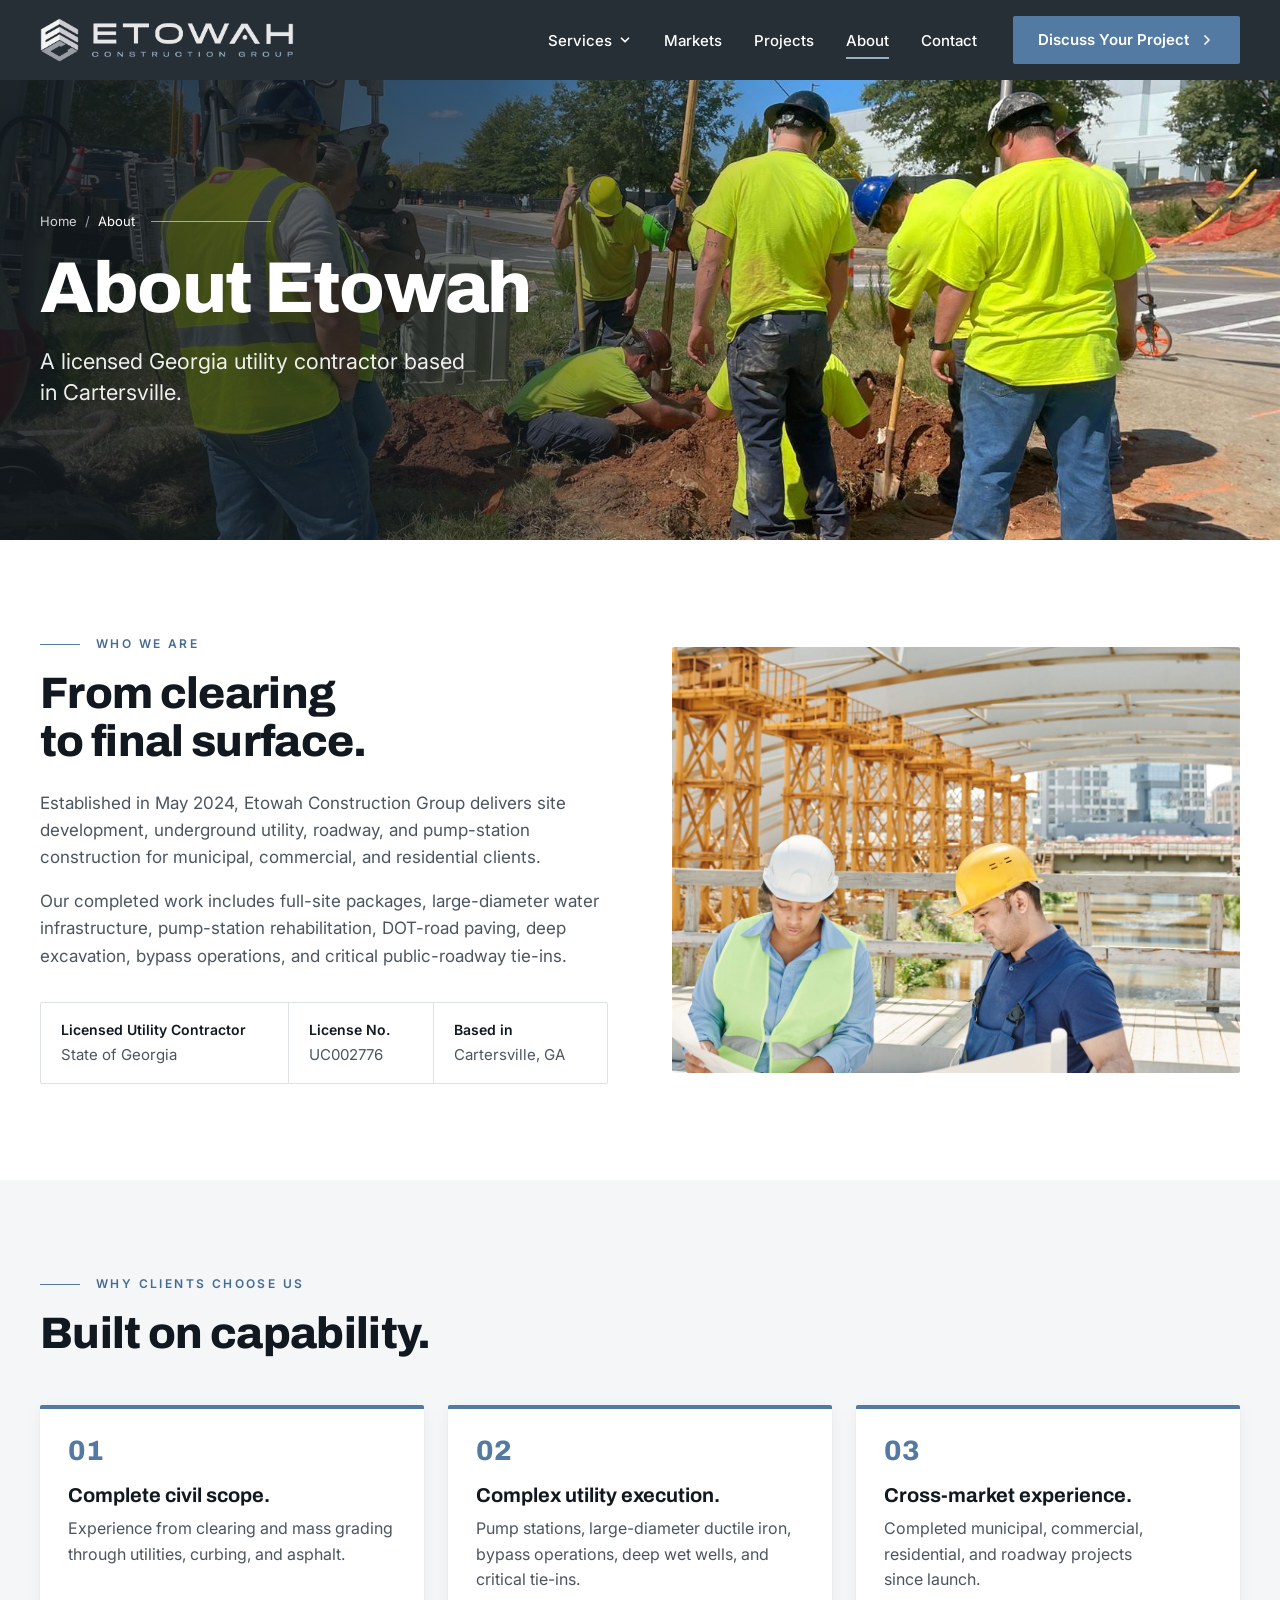
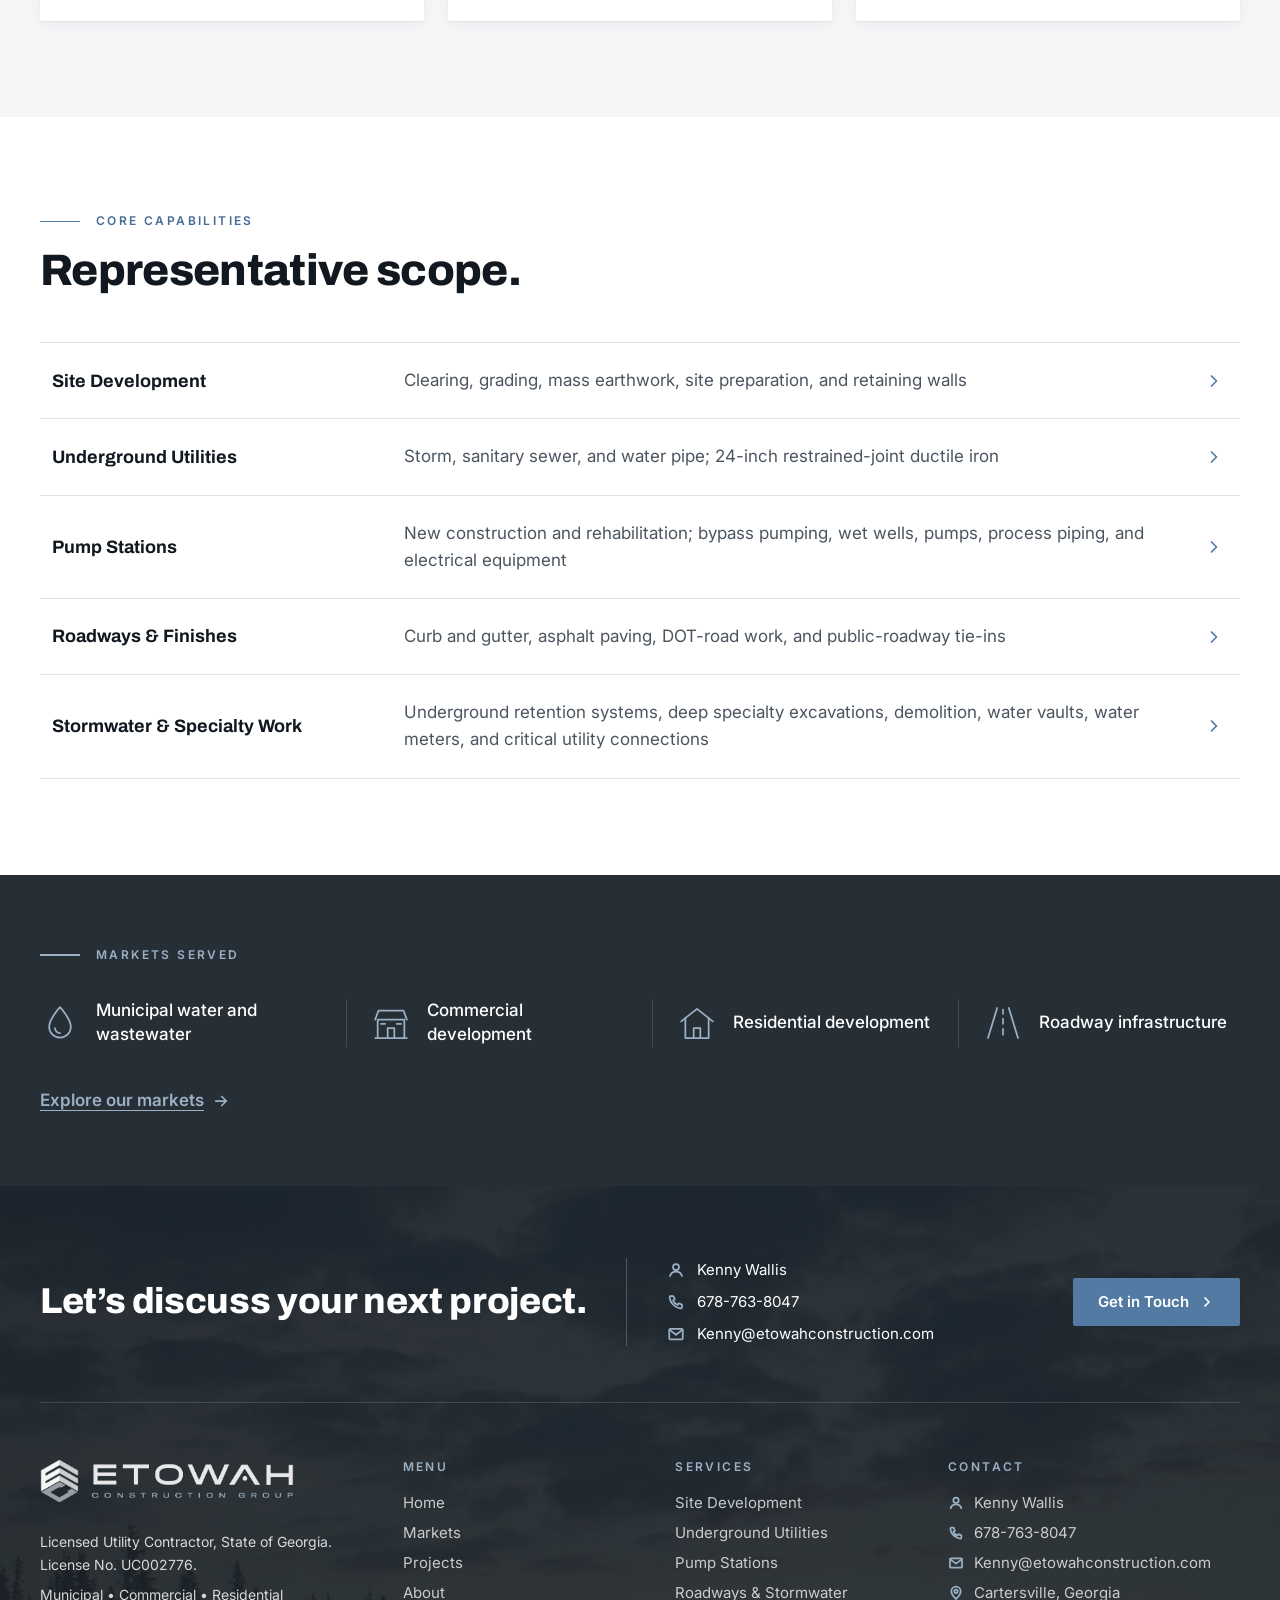
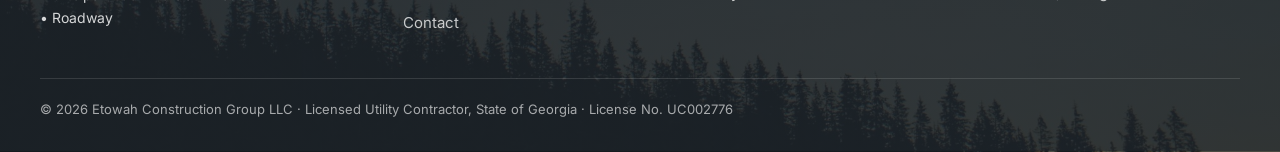
==== commit 2142c5cd: "Add Markets page and 4-column footer" ====
--- a/about.html
+++ b/about.html
@@ -185,15 +185,42 @@
         <a class="btn btn-primary" href="contact.html">Get in Touch <svg class="icon" viewBox="0 0 24 24" fill="none" stroke="currentColor" stroke-width="1.75" stroke-linecap="round" stroke-linejoin="round" aria-hidden="true" focusable="false"><path d="M9 6l6 6-6 6"/></svg></a>
       </div>
 
-      <div class="footer-row">
-        <a class="footer-brand" href="index.html">
-          <img src="assets/images/logo/logo-horizontal.png" alt="Etowah Construction Group" width="739" height="128" loading="lazy" decoding="async">
-        </a>
-        <p class="footer-meta">
-          <span>Cartersville, Georgia</span>
-          <span class="footer-sep" aria-hidden="true"></span>
-          <span>Municipal • Commercial • Residential • Roadway</span>
-        </p>
+      <div class="footer-grid">
+        <div class="footer-col footer-col--brand">
+          <a class="footer-brand" href="index.html">
+            <img src="assets/images/logo/logo-horizontal.png" alt="Etowah Construction Group" width="739" height="128" loading="lazy" decoding="async">
+          </a>
+          <p class="footer-text">Licensed Utility Contractor, State of Georgia. License No. UC002776.</p>
+          <p class="footer-text">Municipal • Commercial • Residential • Roadway</p>
+        </div>
+        <nav class="footer-col" aria-labelledby="footer-menu-heading">
+          <h2 class="footer-heading" id="footer-menu-heading">Menu</h2>
+          <ul class="footer-links">
+            <li><a href="index.html">Home</a></li>
+            <li><a href="markets.html">Markets</a></li>
+            <li><a href="projects.html">Projects</a></li>
+            <li><a href="about.html">About</a></li>
+            <li><a href="contact.html">Contact</a></li>
+          </ul>
+        </nav>
+        <nav class="footer-col" aria-labelledby="footer-services-heading">
+          <h2 class="footer-heading" id="footer-services-heading">Services</h2>
+          <ul class="footer-links">
+            <li><a href="site-development.html">Site Development</a></li>
+            <li><a href="underground-utilities.html">Underground Utilities</a></li>
+            <li><a href="pump-stations.html">Pump Stations</a></li>
+            <li><a href="roadways-stormwater.html">Roadways &amp; Stormwater</a></li>
+          </ul>
+        </nav>
+        <div class="footer-col">
+          <h2 class="footer-heading">Contact</h2>
+          <ul class="footer-contact">
+            <li><svg class="icon" viewBox="0 0 24 24" fill="none" stroke="currentColor" stroke-width="1.75" stroke-linecap="round" stroke-linejoin="round" aria-hidden="true" focusable="false"><circle cx="12" cy="8" r="4"/><path d="M4 20c1-4 4-6 8-6s7 2 8 6"/></svg><span>Kenny Wallis</span></li>
+            <li><svg class="icon" viewBox="0 0 24 24" fill="none" stroke="currentColor" stroke-width="1.75" stroke-linecap="round" stroke-linejoin="round" aria-hidden="true" focusable="false"><path d="M5 4h3.5l1.8 4.5-2.3 1.4a11 11 0 0 0 6.1 6.1l1.4-2.3L20 15.5V19a1.5 1.5 0 0 1-1.6 1.5C10.9 20 4 13.1 3.5 5.6A1.5 1.5 0 0 1 5 4z"/></svg><a href="tel:+16787638047">678-763-8047</a></li>
+            <li><svg class="icon" viewBox="0 0 24 24" fill="none" stroke="currentColor" stroke-width="1.75" stroke-linecap="round" stroke-linejoin="round" aria-hidden="true" focusable="false"><rect x="3" y="5" width="18" height="14" rx="1.5"/><path d="M3.5 6.5L12 13l8.5-6.5"/></svg><a href="mailto:Kenny@etowahconstruction.com">Kenny@etowahconstruction.com</a></li>
+            <li><svg class="icon" viewBox="0 0 24 24" fill="none" stroke="currentColor" stroke-width="1.75" stroke-linecap="round" stroke-linejoin="round" aria-hidden="true" focusable="false"><path d="M12 21s-7-6.2-7-11.5A7 7 0 0 1 19 9.5C19 14.8 12 21 12 21z"/><circle cx="12" cy="9.5" r="2.5"/></svg><span>Cartersville, Georgia</span></li>
+          </ul>
+        </div>
       </div>
 
       <p class="footer-legal">© 2026 Etowah Construction Group LLC · Licensed Utility Contractor, State of Georgia · License No. UC002776</p>
--- a/assets/css/style.css
+++ b/assets/css/style.css
@@ -1428,45 +1428,87 @@
 .cta-contact a:hover { text-decoration: underline; }
 .cta-row .btn { margin-left: auto; }
 
-.footer-row {
-  display: flex;
-  flex-wrap: wrap;
-  align-items: center;
-  justify-content: space-between;
-  gap: 20px 32px;
-  padding-block: 32px;
+.footer-grid {
+  display: grid;
+  grid-template-columns: 1.4fr 1fr 1fr 1.3fr;
+  gap: 48px;
+  padding-block: 56px 40px;
   border-top: 1px solid rgba(255, 255, 255, .14);
 }
-.site-footer--compact .footer-row {
-  padding-top: 48px;
-  border-top: 0;
+.site-footer--compact .footer-grid { border-top: 0; }
+.footer-col { min-width: 0; }
+.footer-brand {
+  display: inline-block;
+  margin-bottom: 20px;
 }
 .footer-brand img {
   width: auto;
-  height: 40px;
-}
-.footer-meta {
-  display: flex;
-  flex-wrap: wrap;
-  align-items: center;
-  gap: 12px 24px;
-  margin: 0;
+  height: 44px;
+}
+.footer-text {
+  max-width: 320px;
+  margin: 0 0 8px;
   color: var(--on-dark);
   font-size: 0.875rem;
-}
-.footer-sep {
-  width: 1px;
-  height: 20px;
-  background: rgba(255, 255, 255, .25);
-}
+  line-height: 1.6;
+}
+.footer-heading {
+  margin: 0 0 12px;
+  color: var(--steel-300);
+  font-family: var(--font-body);
+  font-size: 0.75rem;
+  font-weight: 600;
+  line-height: 1.4;
+  letter-spacing: 0.2em;
+  text-transform: uppercase;
+}
+.footer-links,
+.footer-contact {
+  margin: 0;
+  padding: 0;
+  list-style: none;
+  font-size: 0.9375rem;
+  line-height: 2;
+}
+.footer-links a,
+.footer-contact a,
+.footer-contact span {
+  color: rgba(255, 255, 255, .75);
+  text-decoration: none;
+  text-underline-offset: 3px;
+  text-decoration-thickness: 1px;
+}
+.footer-links a:hover,
+.footer-contact a:hover {
+  color: var(--white);
+  text-decoration: underline;
+}
+.footer-contact li {
+  display: flex;
+  align-items: center;
+  gap: 10px;
+}
+.footer-contact .icon {
+  width: 16px;
+  height: 16px;
+  color: var(--steel-300);
+}
+.footer-contact a,
+.footer-contact span { overflow-wrap: anywhere; }
 .footer-legal {
   margin: 0;
   padding: 20px 0 32px;
-  border-top: 1px solid rgba(255, 255, 255, .08);
+  border-top: 1px solid rgba(255, 255, 255, .12);
   color: rgba(255, 255, 255, .62);
   font-size: 0.8125rem;
 }
 
+@media (min-width: 1024px) and (max-width: 1199.98px) {
+  .footer-grid {
+    grid-template-columns: 1.2fr .8fr 1fr 1.4fr;
+    gap: 40px;
+  }
+}
 @media (max-width: 1023.98px) {
   .cta-row {
     flex-wrap: wrap;
@@ -1477,6 +1519,8 @@
     max-width: 640px;
   }
   .cta-divider { display: none; }
+  .footer-grid { grid-template-columns: 1fr 1fr; }
+  .footer-col--brand { grid-column: 1 / -1; }
 }
 @media (max-width: 639.98px) {
   .cta-row {
@@ -1485,8 +1529,10 @@
     padding-block: 56px 40px;
   }
   .cta-row .btn { margin-left: 0; }
-  .footer-sep { display: none; }
-  .footer-meta { gap: 6px 24px; }
+  .footer-grid {
+    grid-template-columns: 1fr;
+    gap: 32px;
+  }
 }
 
 /* Markets page
